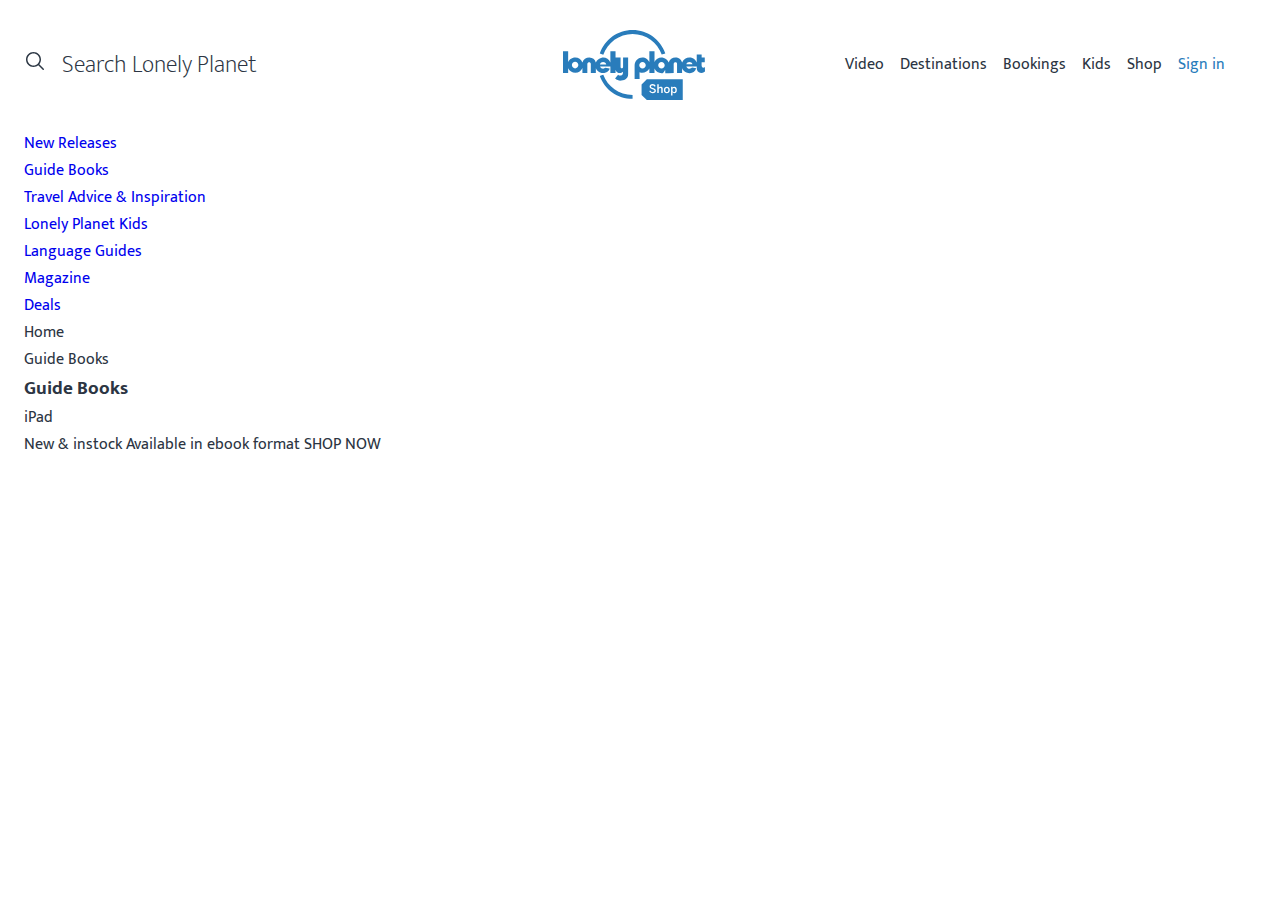
==== index.html @ 12aa2ef1 "文字色をサイトカラーに変更 #15" ====
<!doctype html>
<html lang="ja">
<head>
    <meta charset="UTF-8" />
    <title>条件分岐 - 複数の条件式</title>
    <meta name="viewport" content="width=device-width, initial-scale=1.0">
    <link rel="stylesheet" type="text/css" href="css/style.css" />
    <script src="http://code.jquery.com/jquery-1.11.1.min.js"></script>
    <link href="https://fonts.googleapis.com/css2?family=Mukta:wght@200;300&display=swap" rel="stylesheet">
</head>
<body>

    <header>
        <div class="container">
            <div class="header-left flex">
                <p><span class="search"><img src="image/SearchIcon.svg"></span>Search Lonely Planet</p>
            </div>
            <div class="header-logo flex"><img src="image/ShopLogo.svg" alt="Lonely Planet Shop"></div>
            <div class="header-right flex">
                <ul>
                    <li><a href="#">Video</a></li>
                    <li><a href="#">Destinations</a></li>
                    <li><a href="#">Bookings</a></li>
                    <li><a href="#">Kids</a></li>
                    <li><a href="#">Shop</a></li>
                    <li class="btn"><a href="#">Sign in</a></li>
                </ul>
            </div>
        </div>
    </header>

    <div class="mid-header">
        <div class="container">
            <li><a href="#">New Releases</a></li>
            <li><a href="#">Guide Books</a></li>
            <li><a href="#">Travel Advice & Inspiration</a></li>
            <li><a href="#">Lonely Planet Kids</a></li>
            <li><a href="#">Language Guides</a></li>
            <li><a href="#">Magazine</a></li>
            <li><a href="#">Deals</a></li>
        </div>
    </div>

    <div class="breadcrumbs">
        <div class="container">
            <ol class="breadcrumb">
                <li>Home</li>
                <li>Guide Books</li>
            </ol>
        </div>
    </div>

    <div class="ContentBlockHero">
        <div class="container">
            <h3>Guide Books</h3>
            <div class="ContentBlock">
                <div class="ContentBlock-left">iPad</div>
                New & instock
                Available in ebook format
            SHOP NOW</div>
        </div>
    </div>

    <script>
        
        const age ="5"
        if (age >= 3 && age < 10) {
            console.log("私は3歳以上、10歳未満です");
        }

        const human =120000;
        if (human > 30000 && human < 200000) {
            console.log ("この都市は人口3万人より多く、20万人より少ない都市です");
        }
        
    </script>

    
</body>
</html>
---- css/style.css ----
* {
	box-sizing: border-box;
	padding: 0;
	margin: 0;
}
body {
	margin: 0;
	font-family: 'Mukta', sans-serif;
	color: #2C3543;
}
a {
	text-decoration: none;
}
a:hover {
	text-decoration: none;
}
ul, li {
	list-style: none;
	margin: 0;
	padding: 0;
}
.container {
	width: 100%;
	max-width: 1440px;
	margin: 0 auto;
	padding: 0 24px;
}
header {
	height: 130px;
	width: 100%;
}
header .container {
	display: flex;
	flex-wrap: wrap;
}
header .container .flex {
	width: 33%;
}
.header-left {
	text-align: left;
	line-height: 130px;
	font-size: 24px;
	font-weight: 200;
}
.header-left .search {
	padding-right: 16px;
	height: 16px;
}
.header-left .search img {
	height: 100%;
}
.header-logo {
	text-align: center;
	padding-top: 30px;
}
.header-right {
	line-height: 130px;
}
.header-right ul {
	display: flex;
}
.header-right ul li {
	font-size: 16px;
	padding: 0 8px;
}
.header-right ul li a {
	color: #2C3543;
}
.header-right ul li.btn a {
	color: #297CBB;
}



/**
h3 {
	color: #297CBB;
	font-size: 24px;
	font-weight: 300;
	text-align: center;
	margin-bottom: 32px;
}
.container {
	width: 100%;
	max-width: 1290px;
	margin: 0 auto;
	padding: 0 24px;
}
.Language-warpper {
	margin: 80px 0;
}
.WordButtons {
	display: flex;
	flex-wrap: wrap;
}
.WordButton {
	width: 16.66%;
	padding: 0 8px;
	text-align: center;
	margin-bottom: 40px;
}
.WordButton img {
	width: 100%;
}
.keyword {
	color: #297CBB;
	font-size: 24px;
	line-height: 1.2;
	padding: 4px 0;
}
.voice {
	font-size: 16px;
}
@media (max-width: 1000px) {
	.WordButton {
		width: 25%;
	}
}
@media (max-width: 670px) {
	.WordButton {
		width: 50%;
	}
}
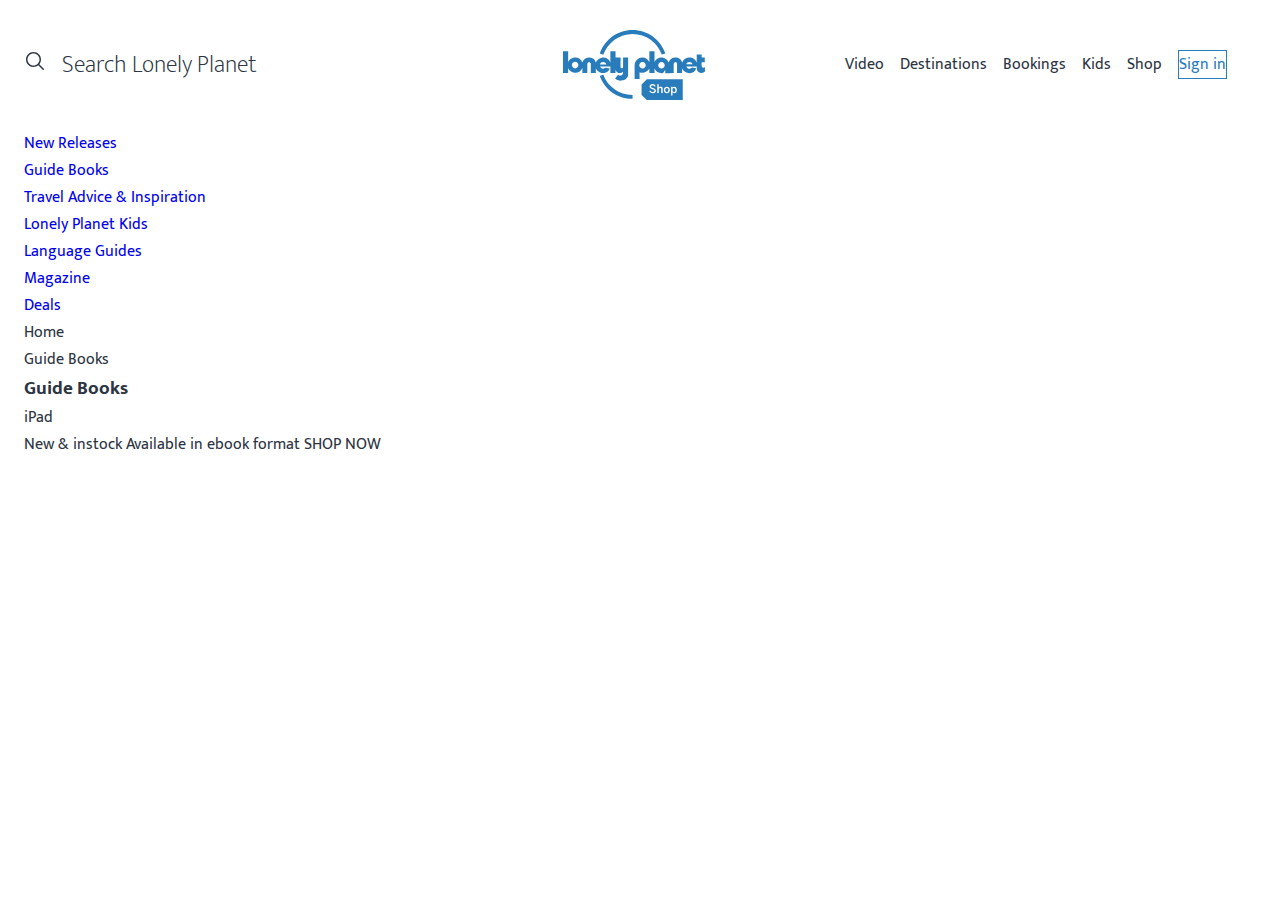
==== commit 944469fb: "サインアップにボーダー追加 #15" ====
--- a/index.html
+++ b/index.html
@@ -55,9 +55,10 @@
             <h3>Guide Books</h3>
             <div class="ContentBlock">
                 <div class="ContentBlock-left">iPad</div>
-                New & instock
-                Available in ebook format
-            SHOP NOW</div>
+                <div class="ContentBlock-right">New & instock
+                    Available in ebook format
+                SHOP NOW</div>
+            </div>
         </div>
     </div>
 
--- a/css/style.css
+++ b/css/style.css
@@ -68,6 +68,7 @@
 }
 .header-right ul li.btn a {
 	color: #297CBB;
+	border: 1px solid #297CBB;
 }
 
 
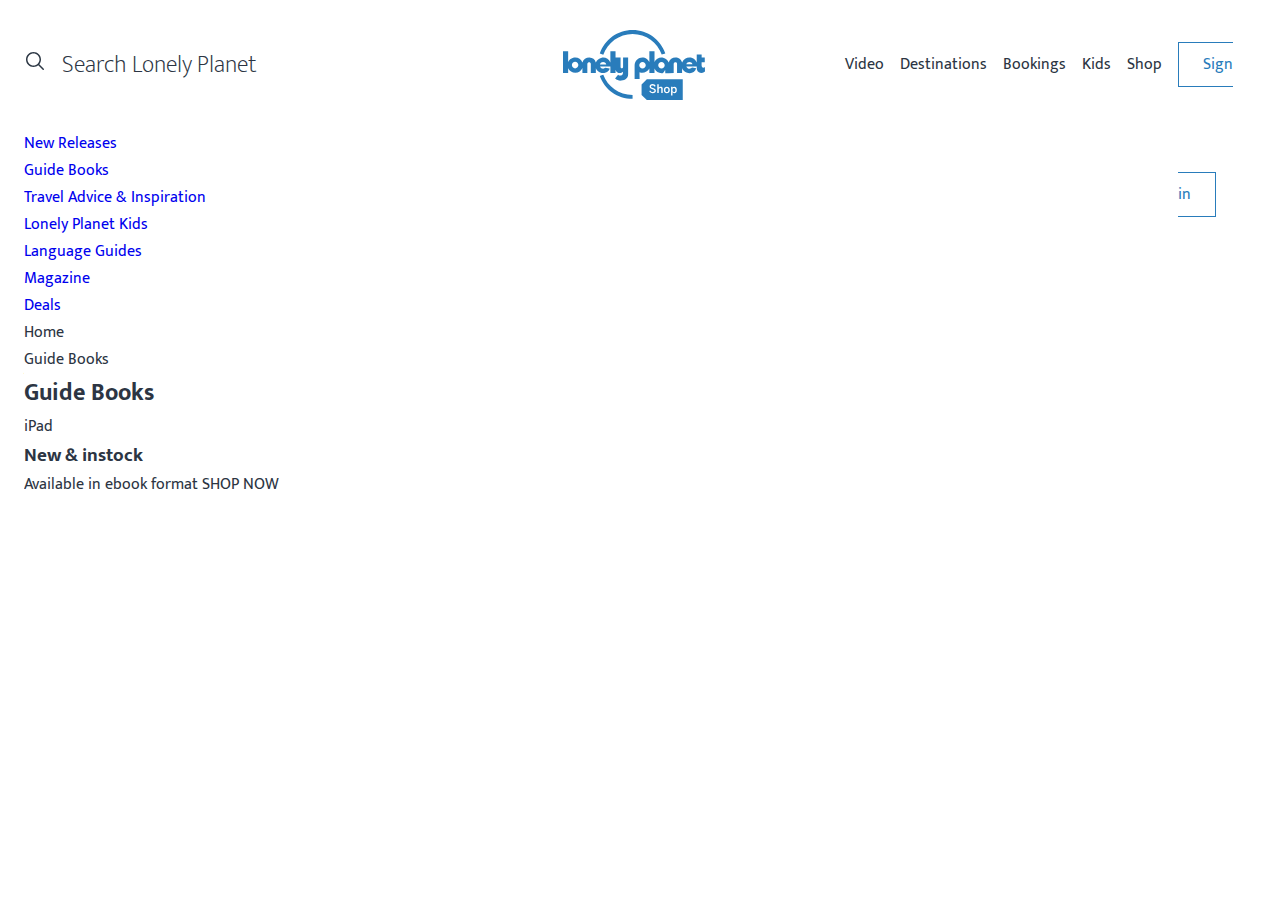
==== commit 980fad46: "サインアップのボーダーにpaddingつける #15" ====
--- a/index.html
+++ b/index.html
@@ -52,10 +52,11 @@
 
     <div class="ContentBlockHero">
         <div class="container">
-            <h3>Guide Books</h3>
+            <h2>Guide Books</h2>
             <div class="ContentBlock">
                 <div class="ContentBlock-left">iPad</div>
-                <div class="ContentBlock-right">New & instock
+                <div class="ContentBlock-right">
+                    <h3>New & instock</h3>
                     Available in ebook format
                 SHOP NOW</div>
             </div>
--- a/css/style.css
+++ b/css/style.css
@@ -69,6 +69,7 @@
 .header-right ul li.btn a {
 	color: #297CBB;
 	border: 1px solid #297CBB;
+	padding: 8px 24px;
 }
 
 
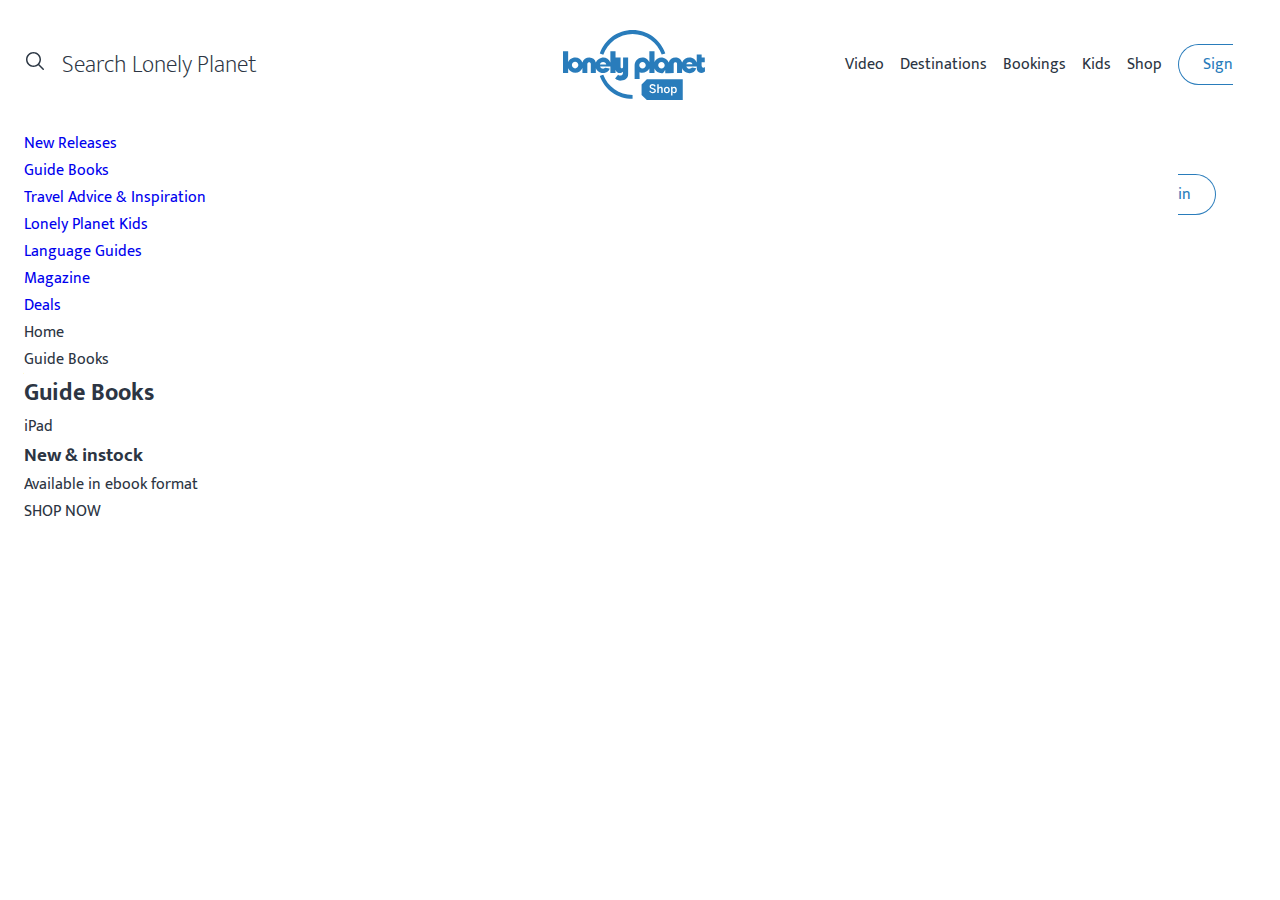
==== commit 08019886: "サインアップのボタンの角を丸くする #15" ====
--- a/index.html
+++ b/index.html
@@ -57,7 +57,7 @@
                 <div class="ContentBlock-left">iPad</div>
                 <div class="ContentBlock-right">
                     <h3>New & instock</h3>
-                    Available in ebook format
+                    <p>Available in ebook format</p>
                 SHOP NOW</div>
             </div>
         </div>
--- a/css/style.css
+++ b/css/style.css
@@ -69,7 +69,8 @@
 .header-right ul li.btn a {
 	color: #297CBB;
 	border: 1px solid #297CBB;
-	padding: 8px 24px;
+	padding: 6px 24px;
+	border-radius: 24px;
 }
 
 
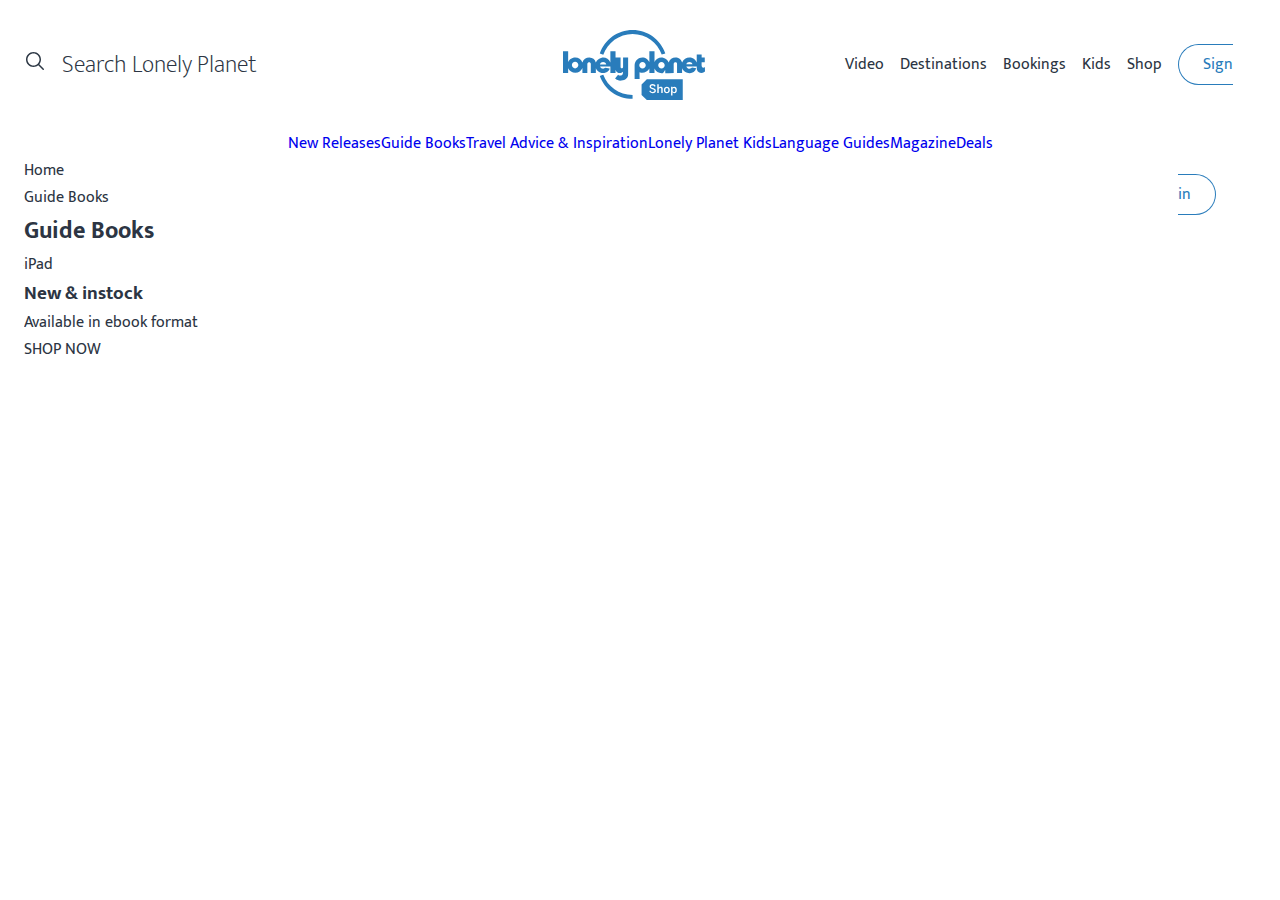
==== commit 75c2a67a: "mid-headerの要素を横並びにする #17" ====
--- a/index.html
+++ b/index.html
@@ -31,13 +31,15 @@
 
     <div class="mid-header">
         <div class="container">
-            <li><a href="#">New Releases</a></li>
-            <li><a href="#">Guide Books</a></li>
-            <li><a href="#">Travel Advice & Inspiration</a></li>
-            <li><a href="#">Lonely Planet Kids</a></li>
-            <li><a href="#">Language Guides</a></li>
-            <li><a href="#">Magazine</a></li>
-            <li><a href="#">Deals</a></li>
+            <ul>
+                <li><a href="#">New Releases</a></li>
+                <li><a href="#">Guide Books</a></li>
+                <li><a href="#">Travel Advice & Inspiration</a></li>
+                <li><a href="#">Lonely Planet Kids</a></li>
+                <li><a href="#">Language Guides</a></li>
+                <li><a href="#">Magazine</a></li>
+                <li><a href="#">Deals</a></li>
+            </ul>
         </div>
     </div>
 
@@ -58,7 +60,8 @@
                 <div class="ContentBlock-right">
                     <h3>New & instock</h3>
                     <p>Available in ebook format</p>
-                SHOP NOW</div>
+                    <p class="btn">SHOP NOW</p>
+                </div>
             </div>
         </div>
     </div>
--- a/css/style.css
+++ b/css/style.css
@@ -72,6 +72,11 @@
 	padding: 6px 24px;
 	border-radius: 24px;
 }
+.mid-header ul {
+	display: flex;
+	justify-content: center;
+	flex-wrap: wrap;
+}
 
 
 
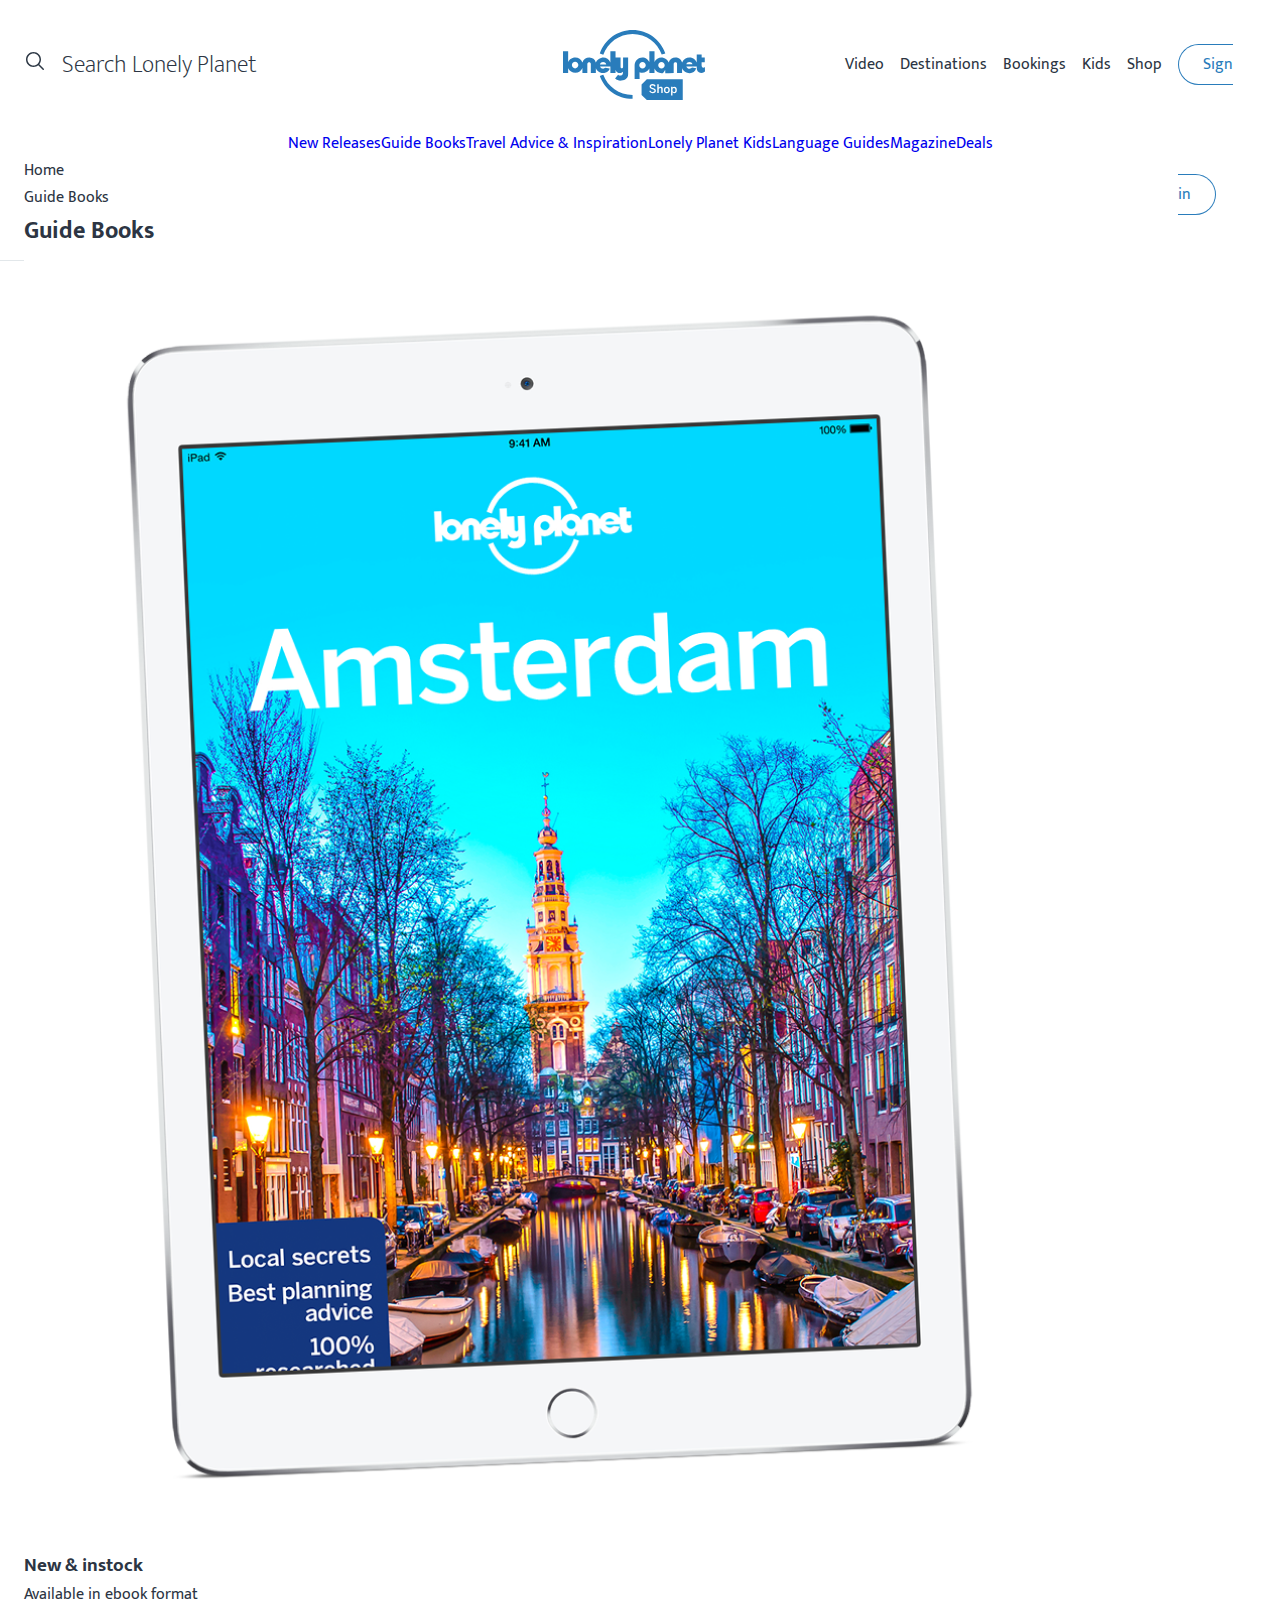
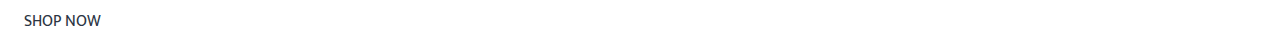
==== commit 20d51e98: "headerの下にボーダー追加 #17" ====
--- a/index.html
+++ b/index.html
@@ -56,7 +56,7 @@
         <div class="container">
             <h2>Guide Books</h2>
             <div class="ContentBlock">
-                <div class="ContentBlock-left">iPad</div>
+                <div class="ContentBlock-left"><img src="image/amsterdam-desktop.png"></div>
                 <div class="ContentBlock-right">
                     <h3>New & instock</h3>
                     <p>Available in ebook format</p>
--- a/css/style.css
+++ b/css/style.css
@@ -32,6 +32,7 @@
 header .container {
 	display: flex;
 	flex-wrap: wrap;
+	border-bottom: 1px solid #E2E7EA;
 }
 header .container .flex {
 	width: 33%;
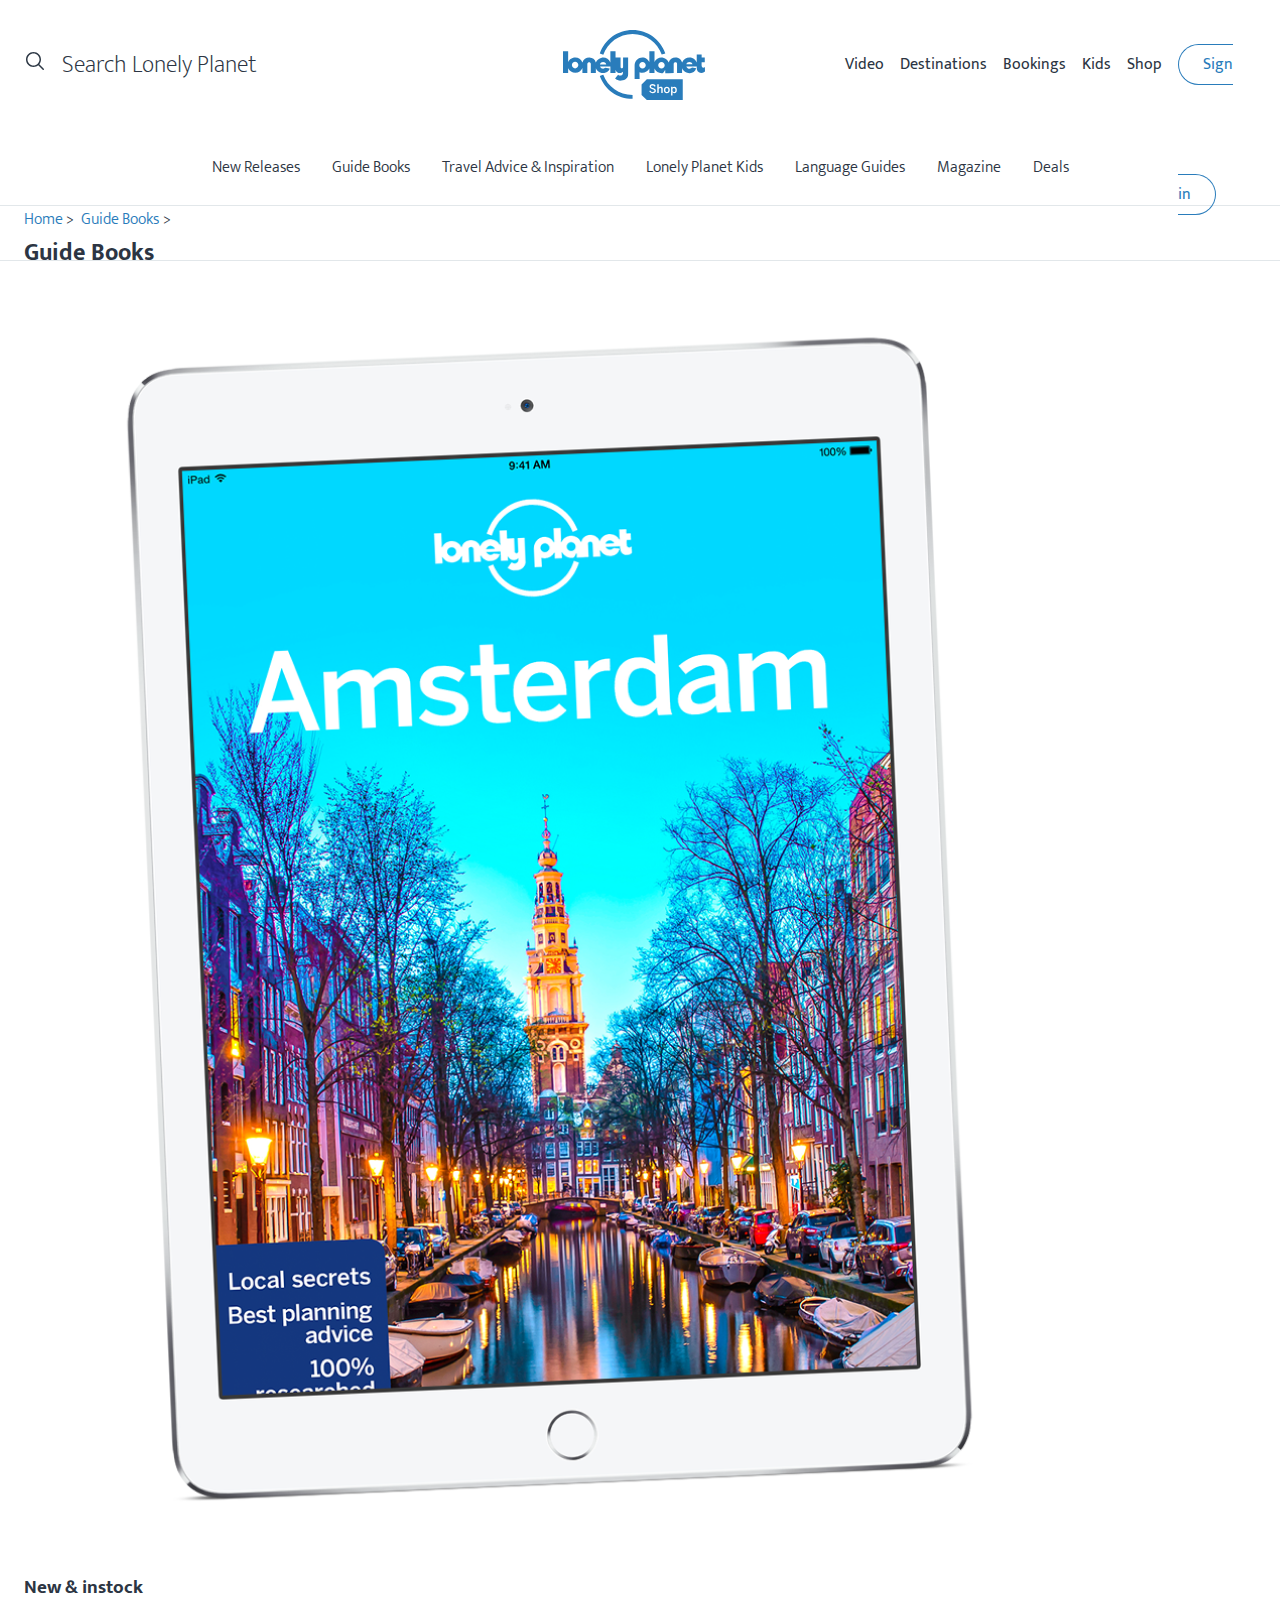
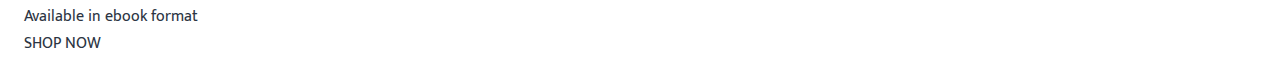
==== commit 50df1cd2: "リンクのカラー変更 #19" ====
--- a/index.html
+++ b/index.html
@@ -46,8 +46,8 @@
     <div class="breadcrumbs">
         <div class="container">
             <ol class="breadcrumb">
-                <li>Home</li>
-                <li>Guide Books</li>
+                <li><a href="#">Home</a></li>
+                <li><a href="#">Guide Books</a></li>
             </ol>
         </div>
     </div>
--- a/css/style.css
+++ b/css/style.css
@@ -10,6 +10,7 @@
 }
 a {
 	text-decoration: none;
+	color: #2C3543;
 }
 a:hover {
 	text-decoration: none;
@@ -64,59 +65,40 @@
 	font-size: 16px;
 	padding: 0 8px;
 }
-.header-right ul li a {
-	color: #2C3543;
-}
 .header-right ul li.btn a {
 	color: #297CBB;
 	border: 1px solid #297CBB;
 	padding: 6px 24px;
 	border-radius: 24px;
 }
+.mid-header .container {
+	border-bottom: 1px solid #E2E7EA;
+}
 .mid-header ul {
 	display: flex;
 	justify-content: center;
 	flex-wrap: wrap;
+	padding: 24px 0;
+}
+.mid-header ul li {
+	font-weight: 300;
+	padding: 0 16px;
+}
+.breadcrumb li {
+	display: inline-block;
+	font-weight: 300;
+}
+.breadcrumb li a {
+	color: #297CBB;
+}
+.breadcrumb li:after {
+	content: '>';
+	padding: 0 0.2em;
 }
 
+/**
 
 
-/**
-h3 {
-	color: #297CBB;
-	font-size: 24px;
-	font-weight: 300;
-	text-align: center;
-	margin-bottom: 32px;
-}
-.container {
-	width: 100%;
-	max-width: 1290px;
-	margin: 0 auto;
-	padding: 0 24px;
-}
-.Language-warpper {
-	margin: 80px 0;
-}
-.WordButtons {
-	display: flex;
-	flex-wrap: wrap;
-}
-.WordButton {
-	width: 16.66%;
-	padding: 0 8px;
-	text-align: center;
-	margin-bottom: 40px;
-}
-.WordButton img {
-	width: 100%;
-}
-.keyword {
-	color: #297CBB;
-	font-size: 24px;
-	line-height: 1.2;
-	padding: 4px 0;
-}
 .voice {
 	font-size: 16px;
 }
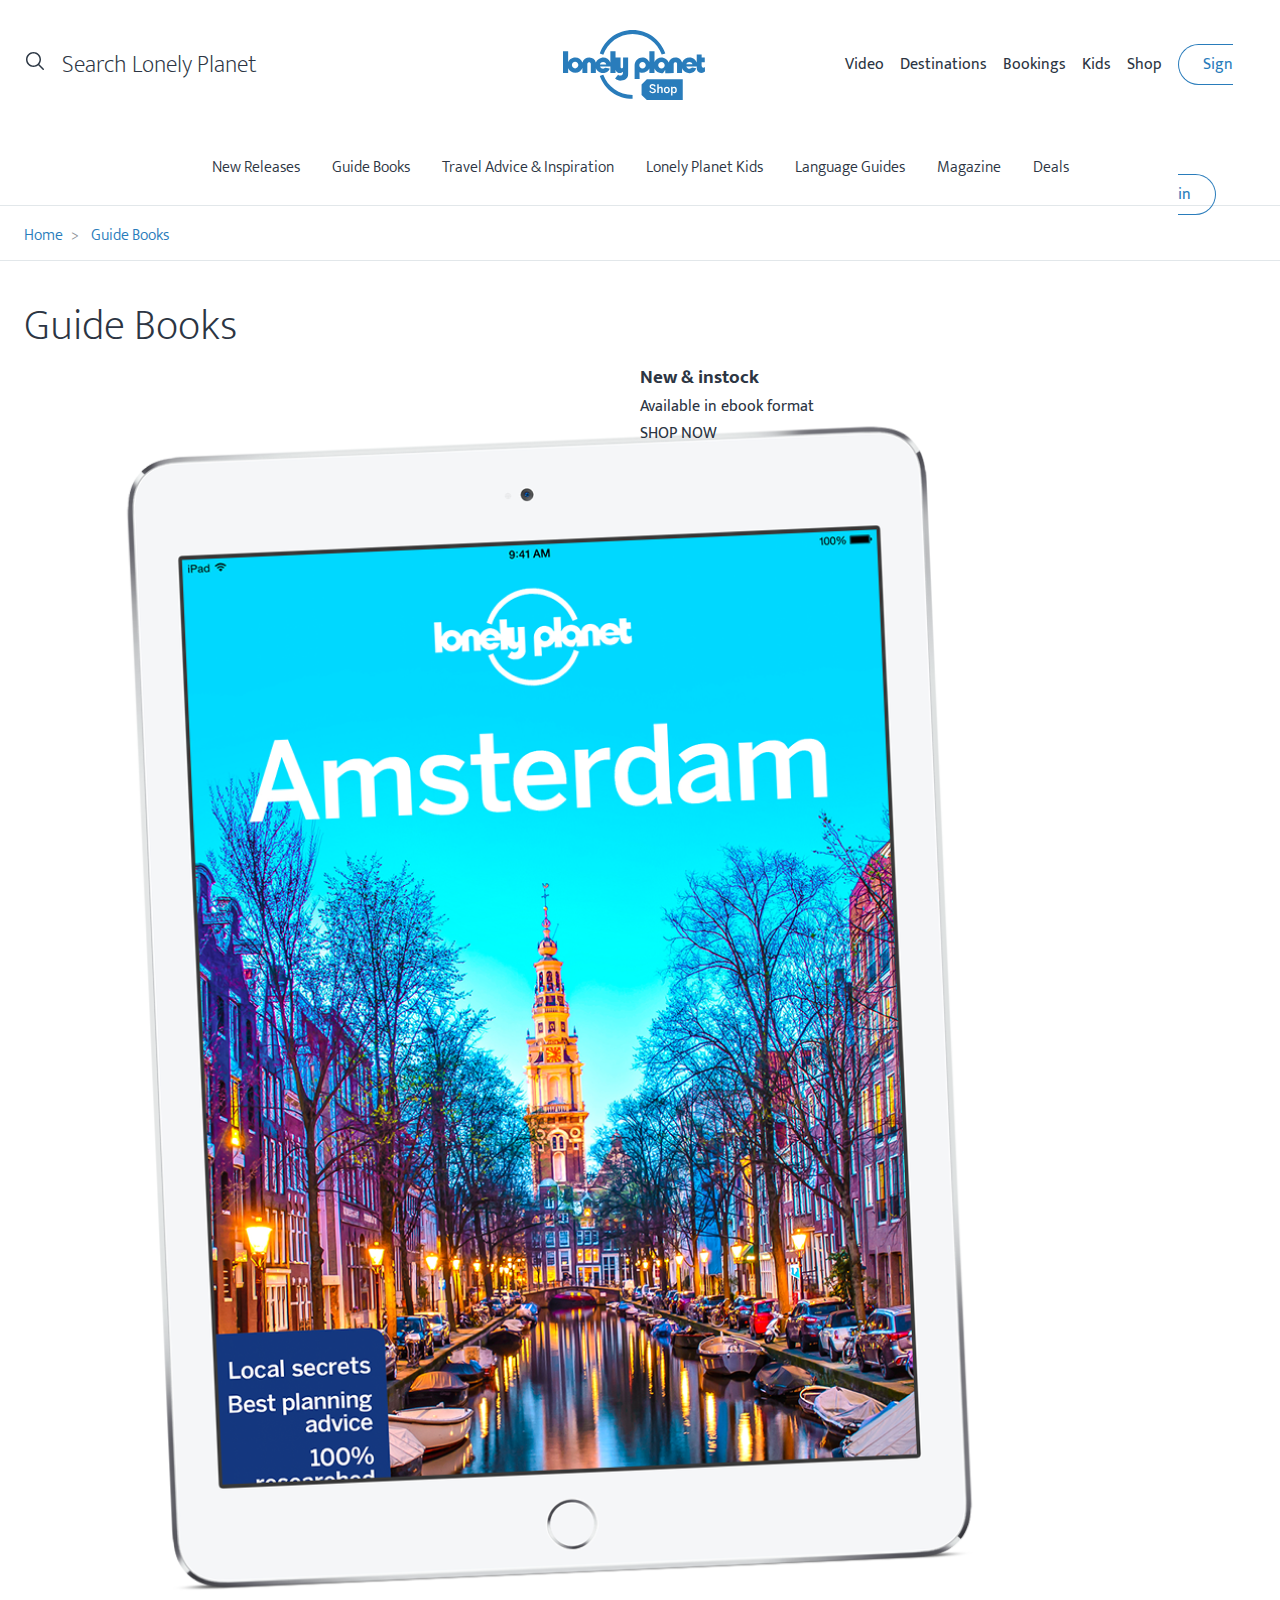
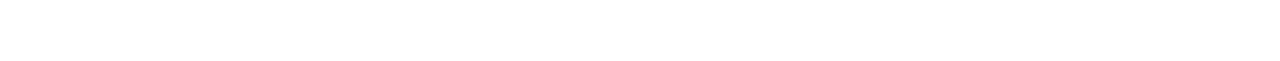
==== commit 9d7307d5: "コンテンツの画像とテキストを横並びにする #21" ====
--- a/index.html
+++ b/index.html
@@ -56,8 +56,8 @@
         <div class="container">
             <h2>Guide Books</h2>
             <div class="ContentBlock">
-                <div class="ContentBlock-left"><img src="image/amsterdam-desktop.png"></div>
-                <div class="ContentBlock-right">
+                <div class="ContentBlock-left content-flex"><img src="image/amsterdam-desktop.png"></div>
+                <div class="ContentBlock-right content-flex">
                     <h3>New & instock</h3>
                     <p>Available in ebook format</p>
                     <p class="btn">SHOP NOW</p>
--- a/css/style.css
+++ b/css/style.css
@@ -84,6 +84,9 @@
 	font-weight: 300;
 	padding: 0 16px;
 }
+.breadcrumb {
+	padding: 16px 0;
+}
 .breadcrumb li {
 	display: inline-block;
 	font-weight: 300;
@@ -93,22 +96,24 @@
 }
 .breadcrumb li:after {
 	content: '>';
-	padding: 0 0.2em;
+	padding: 0 0.5em;
+	color: #8D9197;
+}
+.breadcrumb li:last-child:after {
+	content: '';
+}
+.ContentBlockHero {
+	margin-top: 24px;
+}
+h2 {
+	font-size: 44px;
+	font-weight: 200;
+}
+.ContentBlock {
+	display: flex;
+	flex-wrap: wrap;
+}
+.ContentBlock .content-flex {
+	width: 50%;
 }
 
-/**
-
-
-.voice {
-	font-size: 16px;
-}
-@media (max-width: 1000px) {
-	.WordButton {
-		width: 25%;
-	}
-}
-@media (max-width: 670px) {
-	.WordButton {
-		width: 50%;
-	}
-}
